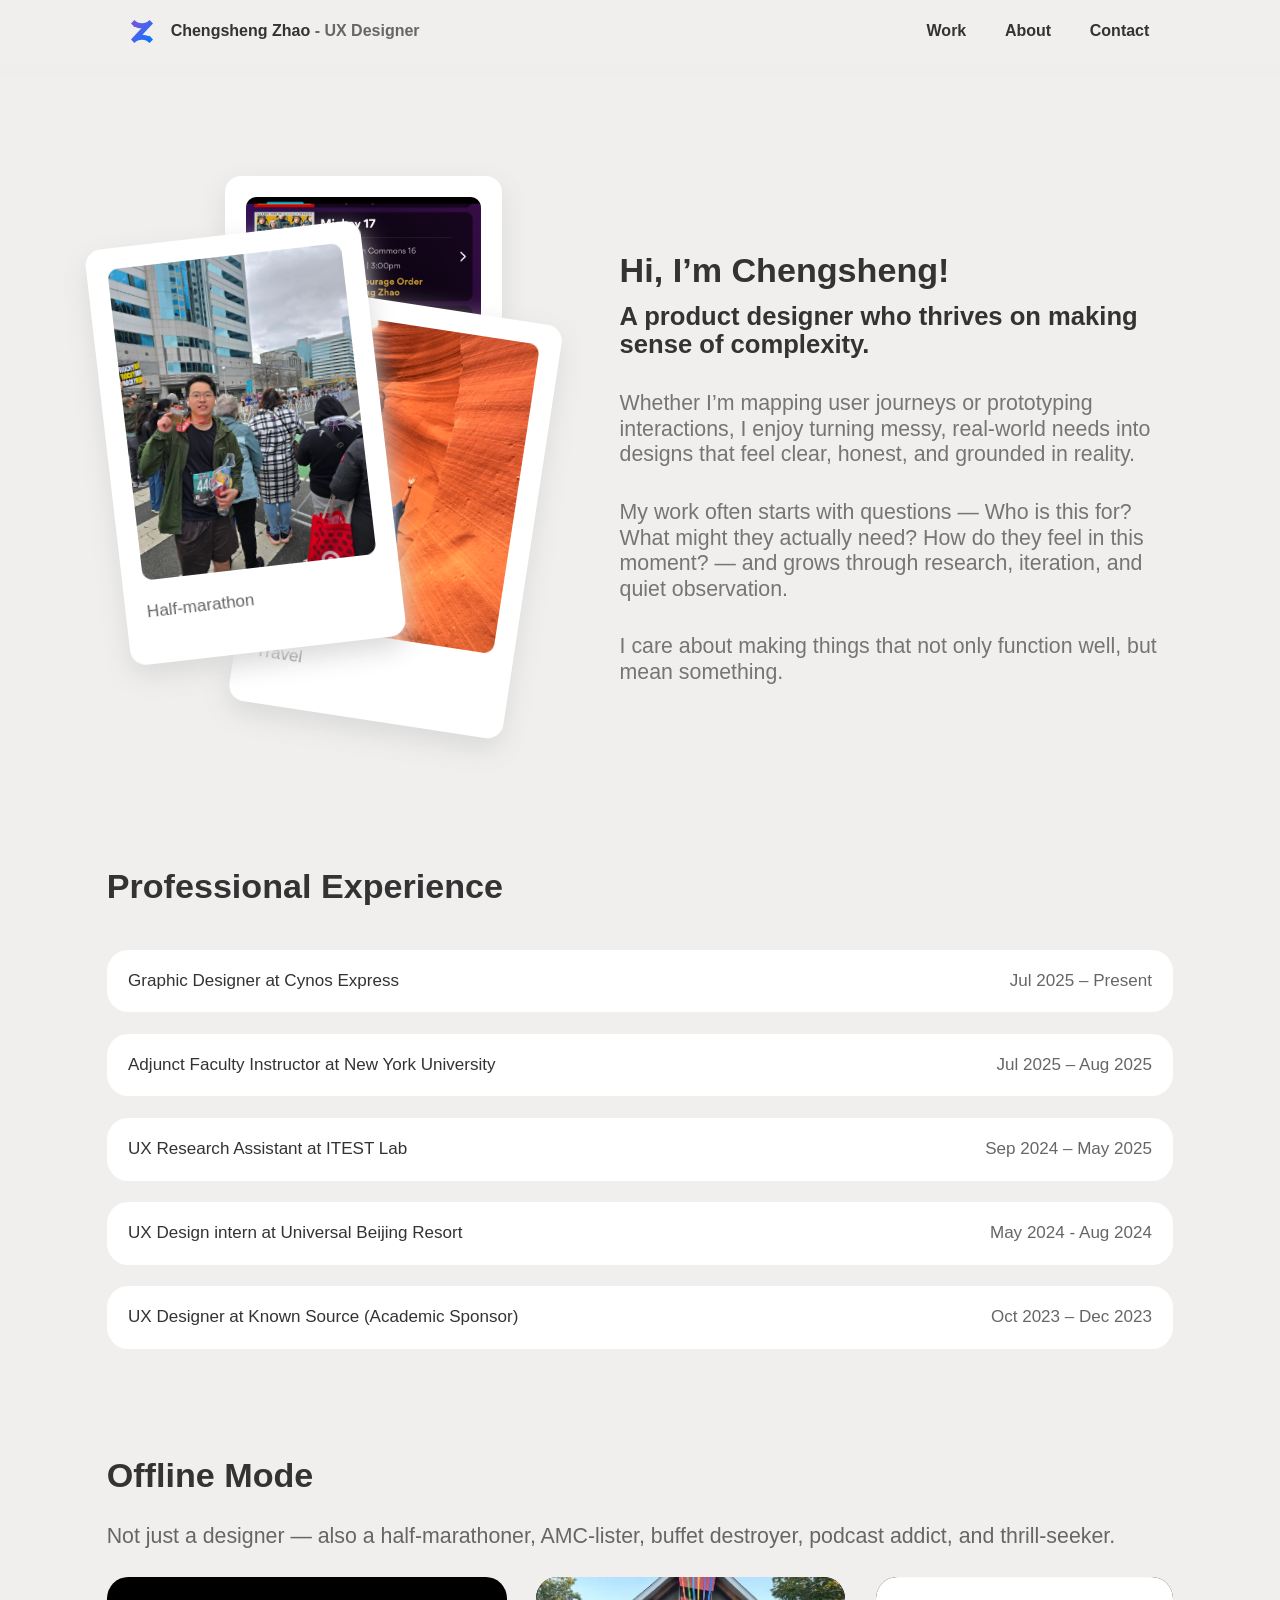
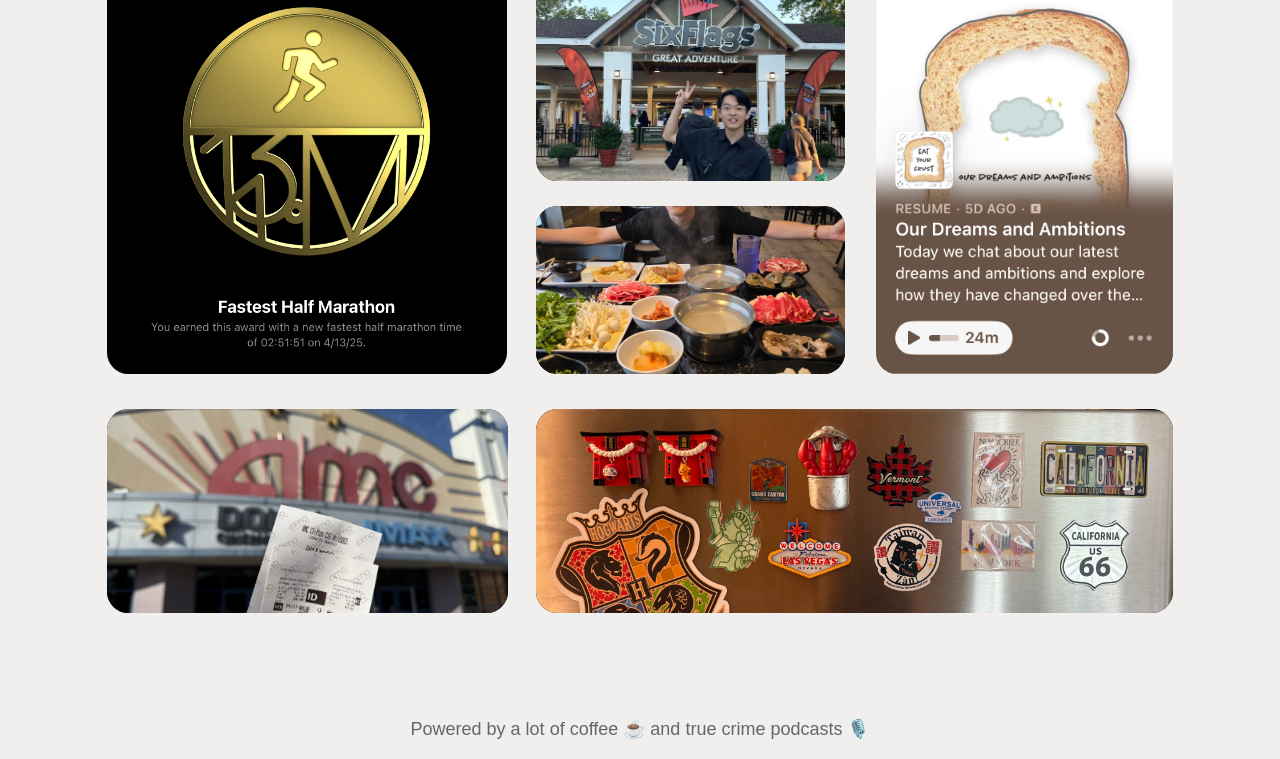
==== about.html @ 22a72a21 "Initial portfolio site" ====
<!doctype html>
<html lang="en">
  <head>
    <meta charset="UTF-8" />
    <meta name="viewport" content="width=device-width, initial-scale=1.0" />
    <meta
      name="description"
      content="About Chengsheng Zhao, a UX designer focused on immersive storytelling and human-centric design."
    />
    <title>About | Chengsheng Zhao</title>
    <link rel="stylesheet" href="./about.css" />
  </head>
  <body>
    <header class="home-nav">
      <a class="brand" href="./index.html" aria-label="Chengsheng Zhao homepage">
        <img src="./assets/nav-mark.svg" alt="" aria-hidden="true" />
        <span><b>Chengsheng Zhao</b> <em>- UX Designer</em></span>
      </a>
      <nav aria-label="Primary navigation">
        <a href="./index.html#work">Work</a>
        <a href="./about.html">About</a>
        <a href="./index.html#contact">Contact</a>
      </nav>
    </header>

    <main>
      <section class="about-hero">
        <div class="polaroid-cloud" aria-label="Personal snapshots">
          <figure class="polaroid amc is-back" data-polaroid role="button" tabindex="0" aria-label="Bring AMC photo to front">
            <img src="./assets/about/amc.png" alt="AMC movie list snapshot" />
            <figcaption>AMC-Lister</figcaption>
          </figure>
          <figure class="polaroid travel is-mid" data-polaroid role="button" tabindex="0" aria-label="Bring travel photo to front">
            <img src="./assets/about/travel.png" alt="Travel snapshot" />
            <figcaption>Travel</figcaption>
          </figure>
          <figure class="polaroid marathon is-front" data-polaroid role="button" tabindex="0" aria-label="Bring half marathon photo to front">
            <img src="./assets/about/half-marathon.png" alt="Half marathon snapshot" />
            <figcaption>Half-marathon</figcaption>
          </figure>
        </div>

        <div class="about-copy">
          <div>
            <h1>Hi, I’m Chengsheng!</h1>
            <h2>A product designer who thrives on making sense of complexity.</h2>
          </div>
          <p>
            Whether I’m mapping user journeys or prototyping interactions, I enjoy turning messy, real-world needs into
            designs that feel clear, honest, and grounded in reality.
          </p>
          <p>
            My work often starts with questions — Who is this for? What might they actually need? How do they feel in
            this moment? — and grows through research, iteration, and quiet observation.
          </p>
          <p>I care about making things that not only function well, but mean something.</p>
        </div>
      </section>

      <section class="experience-section">
        <h2>Professional Experience</h2>
        <div class="experience-list">
          <article>
            <span>Graphic Designer at Cynos Express</span>
            <time>Jul 2025 – Present</time>
          </article>
          <article>
            <span>Adjunct Faculty Instructor at New York University</span>
            <time>Jul 2025 – Aug 2025</time>
          </article>
          <article>
            <span>UX Research Assistant at ITEST Lab</span>
            <time>Sep 2024 – May 2025</time>
          </article>
          <article>
            <span>UX Design intern at Universal Beijing Resort</span>
            <time>May 2024 - Aug 2024</time>
          </article>
          <article>
            <span>UX Designer at Known Source (Academic Sponsor)</span>
            <time>Oct 2023 – Dec 2023</time>
          </article>
        </div>
      </section>

      <section class="offline-section">
        <h2>Offline Mode</h2>
        <p>Not just a designer — also a half-marathoner, AMC-lister, buffet destroyer, podcast addict, and thrill-seeker.</p>
        <div class="offline-collage" aria-label="Offline mode photo collage">
          <div class="tile run-medal">
            <img src="./assets/about/offline-main.png" alt="Half marathon medal" />
          </div>
          <div class="tile studio">
            <img src="./assets/about/offline-top-mid.png" alt="Universal Studios entrance" />
          </div>
          <div class="tile bread">
            <img src="./assets/about/offline-right.png" alt="Podcast episode artwork" />
          </div>
          <div class="tile buffet">
            <img src="./assets/about/offline-mid.png" alt="Buffet spread" />
          </div>
          <div class="tile ticket">
            <img src="./assets/about/offline-wide-left.png" alt="AMC theater ticket" />
          </div>
          <div class="tile patches">
            <img src="./assets/about/offline-wide-bottom.png" alt="Travel patches collection" />
          </div>
        </div>
      </section>
    </main>

    <footer>Powered by a lot of coffee ☕️ and true crime podcasts 🎙️</footer>
    <script src="./about.js"></script>
  </body>
</html>
---- about.css ----
:root {
  --paper: #f0efed;
  --ink: #333;
  --muted: #666;
  --caption: #757575;
  --font: "Figtree", "Avenir Next", "Helvetica Neue", Arial, sans-serif;
}

* {
  box-sizing: border-box;
}

html {
  scroll-behavior: smooth;
}

body {
  min-width: 320px;
  margin: 0;
  color: var(--ink);
  font-family: var(--font);
  background: var(--paper);
  overflow-x: hidden;
}

img {
  display: block;
  max-width: 100%;
}

a {
  color: inherit;
  text-decoration: none;
}

.home-nav {
  position: sticky;
  top: 0;
  z-index: 20;
  display: flex;
  align-items: center;
  justify-content: space-between;
  height: 62.667px;
  padding: 20px 130.667px;
  background: var(--paper);
  box-shadow: 0 6.667px 6.667px rgba(240, 239, 237, 0.5);
}

.brand,
.home-nav nav {
  display: flex;
  align-items: center;
}

.brand {
  gap: 17.333px;
  font-size: 16px;
  font-weight: 600;
  white-space: nowrap;
}

.brand img {
  width: 22.667px;
  height: 22.667px;
}

.brand em {
  color: var(--muted);
  font-style: normal;
}

.home-nav nav {
  gap: 38.667px;
  color: var(--ink);
  font-size: 16px;
  font-weight: 600;
}

main {
  padding-top: 113.778px;
}

.about-hero,
.experience-section,
.offline-section {
  width: min(1066.667px, calc(100% - 40px));
  margin-inline: auto;
}

.about-hero {
  display: grid;
  grid-template-columns: 487.16px 1fr;
  gap: 25.778px;
  align-items: center;
  min-height: 582.879px;
}

.polaroid-cloud {
  position: relative;
  width: 487.16px;
  height: 582.879px;
}

.polaroid {
  --angle: 0deg;
  --active-tilt: 0deg;
  position: absolute;
  display: flex;
  flex-direction: column;
  gap: 21.333px;
  width: 277.333px;
  margin: 0;
  padding: 21.333px 21.333px 42.667px;
  border-radius: 16px;
  background: #fff;
  box-shadow: 0 10.667px 26.667px #d9d9d9;
  cursor: pointer;
  outline: none;
  transform: rotate(var(--angle)) scale(1);
  transform-origin: 50% 50%;
  transition:
    opacity 260ms ease,
    filter 260ms ease,
    transform 360ms cubic-bezier(0.22, 1, 0.36, 1);
  user-select: none;
  will-change: transform, opacity, filter;
}

.polaroid:hover,
.polaroid:focus-visible {
  transform: rotate(var(--angle)) scale(1.025);
}

.polaroid:focus-visible {
  box-shadow:
    0 0 0 3px rgba(0, 120, 255, 0.28),
    0 10.667px 26.667px #d9d9d9;
}

.polaroid.is-switching {
  filter: drop-shadow(0 14px 22px rgba(0, 0, 0, 0.08));
  transform: rotate(calc(var(--angle) + var(--active-tilt))) scale(1.035) translateY(-8px);
}

.polaroid img {
  width: 234.667px;
  height: 312.889px;
  border-radius: 10.667px;
  object-fit: cover;
  transition: transform 360ms cubic-bezier(0.22, 1, 0.36, 1);
}

.polaroid figcaption {
  color: var(--muted);
  font-size: 17.067px;
  font-weight: 500;
  line-height: 1.18;
}

.polaroid.is-back {
  z-index: 2;
}

.polaroid.is-mid {
  z-index: 3;
}

.polaroid.is-front {
  z-index: 4;
}

.polaroid.amc {
  left: 118px;
  top: 0;
  --angle: 0deg;
  --active-tilt: -1.2deg;
}

.polaroid.travel {
  left: 149.91px;
  top: 127.608px;
  --angle: 8.68deg;
  --active-tilt: 1.1deg;
}

.polaroid.marathon {
  left: 0;
  top: 58.01px;
  --angle: -6.59deg;
  --active-tilt: -1deg;
}

.polaroid.marathon img {
  object-position: 50% 50%;
}

.about-copy {
  display: flex;
  flex-direction: column;
  gap: 32px;
  min-width: 0;
}

.about-copy h1,
.experience-section h2,
.offline-section h2 {
  margin: 0;
  color: var(--ink);
  font-size: 34.133px;
  font-weight: 900;
  line-height: 1.2;
}

.about-copy h2 {
  width: 100%;
  height: 57.6px;
  margin: 10.667px 0 0;
  color: var(--ink);
  font-size: 25.6px;
  font-weight: 600;
  line-height: 1.125;
  overflow-wrap: anywhere;
}

.about-copy p {
  margin: 0;
  color: var(--caption);
  font-size: 21.333px;
  font-weight: 400;
  line-height: 1.2;
  overflow-wrap: anywhere;
}

.experience-section {
  margin-top: 106.667px;
}

.experience-section h2 {
  margin-bottom: 42.667px;
  font-weight: 700;
}

.experience-list {
  display: flex;
  flex-direction: column;
  gap: 21.333px;
}

.experience-list article {
  display: flex;
  align-items: center;
  justify-content: space-between;
  min-height: 62.667px;
  padding: 21.333px;
  border-radius: 21.333px;
  background: #fff;
  font-size: 17.067px;
  font-weight: 500;
  line-height: 1.18;
}

.experience-list time {
  color: var(--muted);
  white-space: nowrap;
}

.offline-section {
  margin-top: 106.667px;
}

.offline-section h2 {
  font-weight: 700;
}

.offline-section > p {
  margin: 27.556px 0 27.556px;
  color: var(--muted);
  font-size: 21.333px;
  font-weight: 400;
  line-height: 1.2;
}

.offline-collage {
  position: relative;
  width: 100%;
  aspect-ratio: 1066.667 / 635.556;
  height: auto;
}

.tile {
  position: absolute;
  overflow: hidden;
  border-radius: 21.333px;
  background: #111;
}

.tile img {
  position: absolute;
  max-width: none;
  width: 100%;
  height: 100%;
  object-fit: cover;
}

.run-medal {
  left: 0;
  top: 0;
  width: 37.547%;
  height: 62.433%;
  background: #000;
}

.run-medal img {
  left: 7.057%;
  top: -37%;
  width: 85.747%;
  height: 188.34%;
  object-position: center;
}

.studio {
  left: 40.283%;
  top: 0.028%;
  width: 28.916%;
  height: 32.028%;
}

.studio img {
  left: -0.114%;
  top: -48.997%;
  width: 100.288%;
  height: 202.622%;
  object-position: center;
}

.bread {
  left: 72.083%;
  top: 0;
  width: 27.881%;
  height: 62.433%;
}

.bread img {
  left: -8.09%;
  top: -49.8%;
  width: 162.53%;
  height: 264.85%;
  object-position: center;
}

.buffet {
  left: 40.283%;
  top: 35.972%;
  width: 28.916%;
  height: 26.434%;
}

.buffet img {
  left: -0.114%;
  top: -82.117%;
  width: 100.288%;
  height: 245.502%;
  object-position: center;
}

.ticket {
  left: 0;
  top: 67.973%;
  width: 37.583%;
  height: 32.028%;
}

.ticket img {
  left: 0;
  top: 0;
  object-position: 50% 44%;
}

.patches {
  left: 40.25%;
  top: 67.973%;
  width: 59.75%;
  height: 32.028%;
}

.patches img {
  left: 0;
  top: -58.515%;
  width: 100%;
  height: 234.926%;
  object-position: center;
}

footer {
  margin: 106.667px 0 18px;
  color: var(--muted);
  font-size: 18px;
  font-weight: 500;
  line-height: 1.18;
  text-align: center;
}

@media (max-width: 1120px) {
  .home-nav {
    padding-inline: 40px;
  }

  .about-hero {
    grid-template-columns: 1fr;
    justify-items: center;
  }

  .about-copy {
    max-width: 720px;
  }

}

@media (max-width: 760px) {
  .home-nav {
    height: auto;
    padding: 18px 24px;
  }

  .brand span {
    max-width: 230px;
    overflow: hidden;
    text-overflow: ellipsis;
  }

  .home-nav nav {
    display: none;
  }

  main {
    padding-top: 72px;
  }

  .about-hero,
  .experience-section,
  .offline-section {
    width: calc(100% - 48px);
    max-width: calc(100vw - 48px);
  }

  .about-hero {
    justify-items: start;
    min-height: auto;
  }

  .polaroid-cloud {
    width: 100%;
    height: auto;
    aspect-ratio: 620 / 590;
    margin-bottom: 0;
    transform: none;
    transform-origin: center top;
  }

  .polaroid {
    gap: 3.441%;
    width: 44.731%;
    padding: 3.441% 3.441% 6.882%;
    border-radius: 12px;
  }

  .polaroid img {
    width: 100%;
    height: auto;
    aspect-ratio: 234.667 / 312.889;
    border-radius: 8px;
  }

  .polaroid figcaption {
    font-size: clamp(11px, 2.95vw, 17.067px);
  }

  .polaroid.amc {
    left: 28%;
    top: 0;
  }

  .polaroid.travel {
    left: 33%;
    top: 21.628%;
  }

  .polaroid.marathon {
    left: 9%;
    top: 9.832%;
  }

  .about-copy {
    width: calc(100vw - 48px);
    max-width: calc(100vw - 48px);
    justify-self: start;
  }

  .about-copy h2,
  .about-copy p,
  .offline-section > p {
    max-width: 100%;
    overflow-wrap: anywhere;
  }

  .about-copy h1,
  .experience-section h2,
  .offline-section h2 {
    font-size: 30px;
  }

  .about-copy h2 {
    height: auto;
    font-size: 22px;
  }

  .about-copy p,
  .offline-section > p {
    font-size: 18px;
  }

  .experience-list article {
    align-items: flex-start;
    flex-direction: column;
    gap: 8px;
    width: calc(100vw - 48px);
    max-width: calc(100vw - 48px);
    white-space: normal;
  }

  .offline-section > p,
  .offline-collage,
  footer {
    width: calc(100vw - 48px);
    max-width: calc(100vw - 48px);
  }

  footer {
    margin-right: auto;
    margin-left: auto;
  }

}

@media (prefers-reduced-motion: reduce) {
  .polaroid,
  .polaroid img {
    transition: none;
  }
}
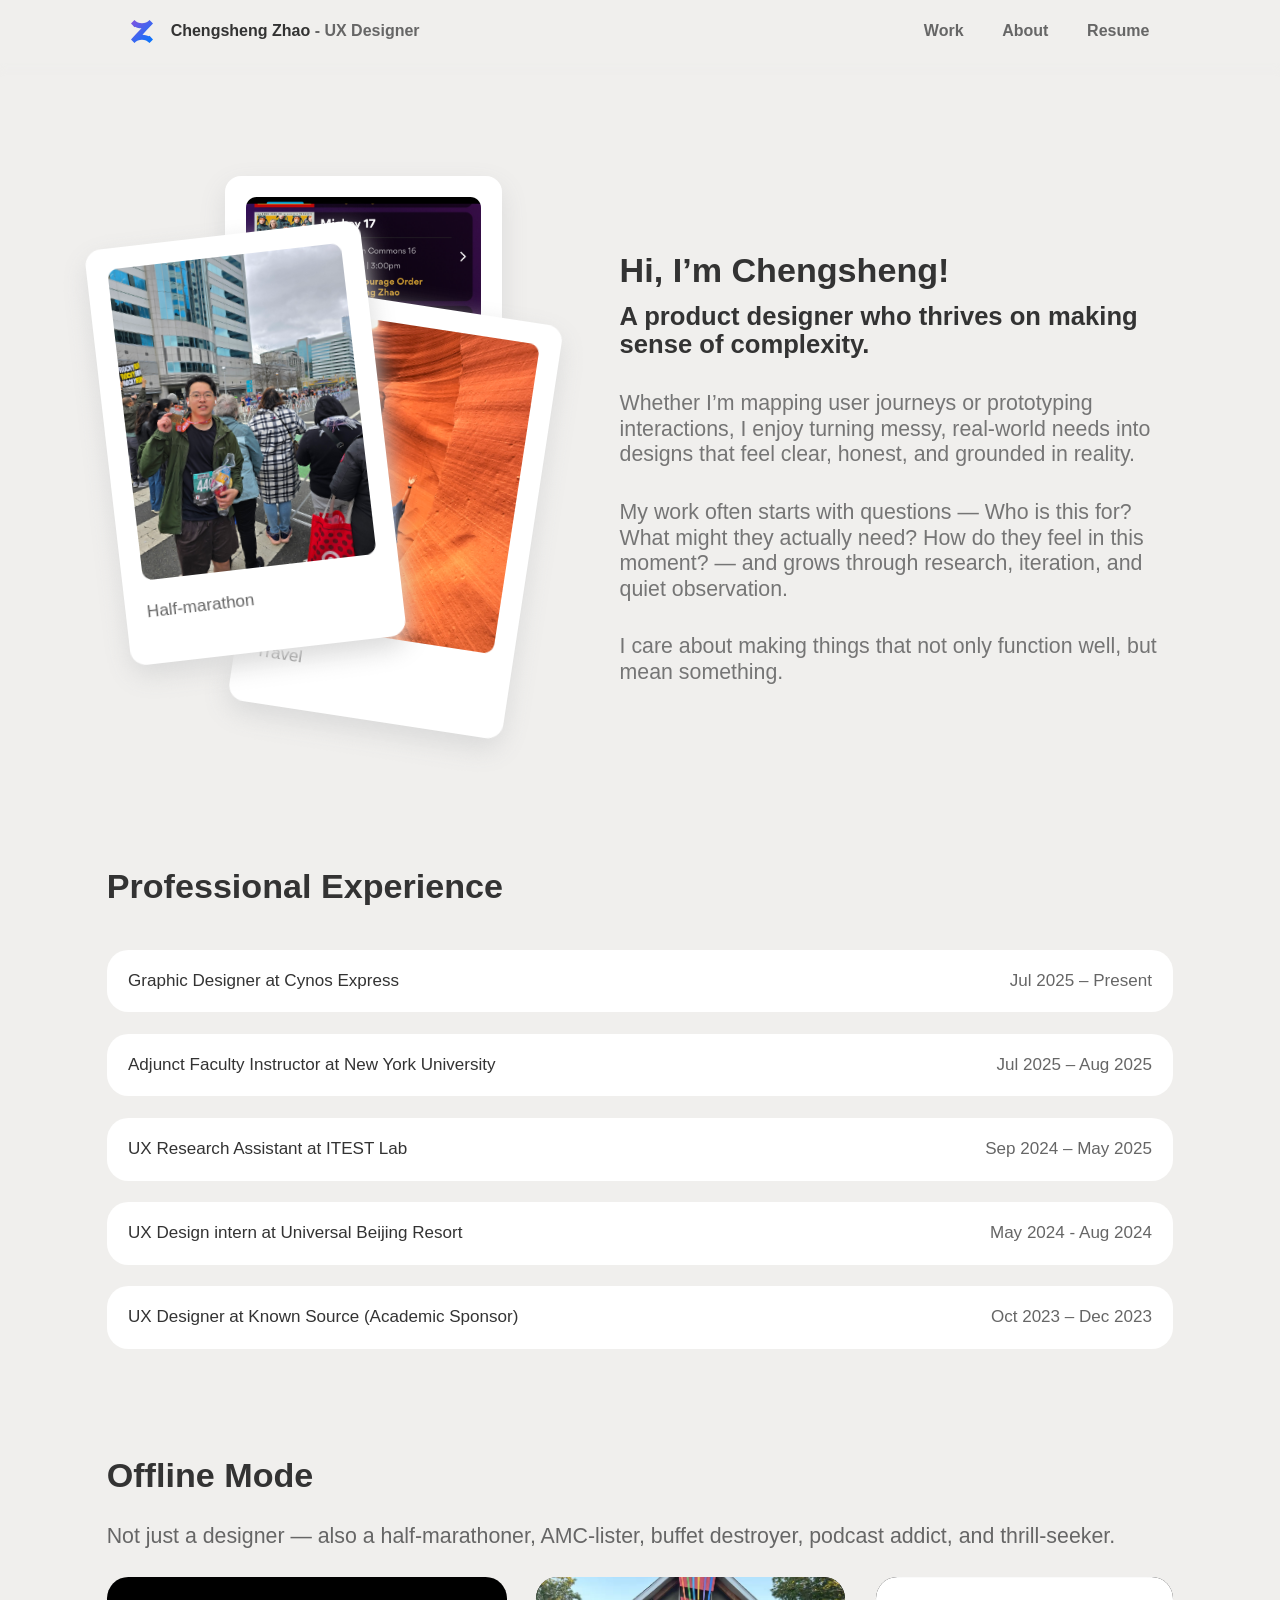
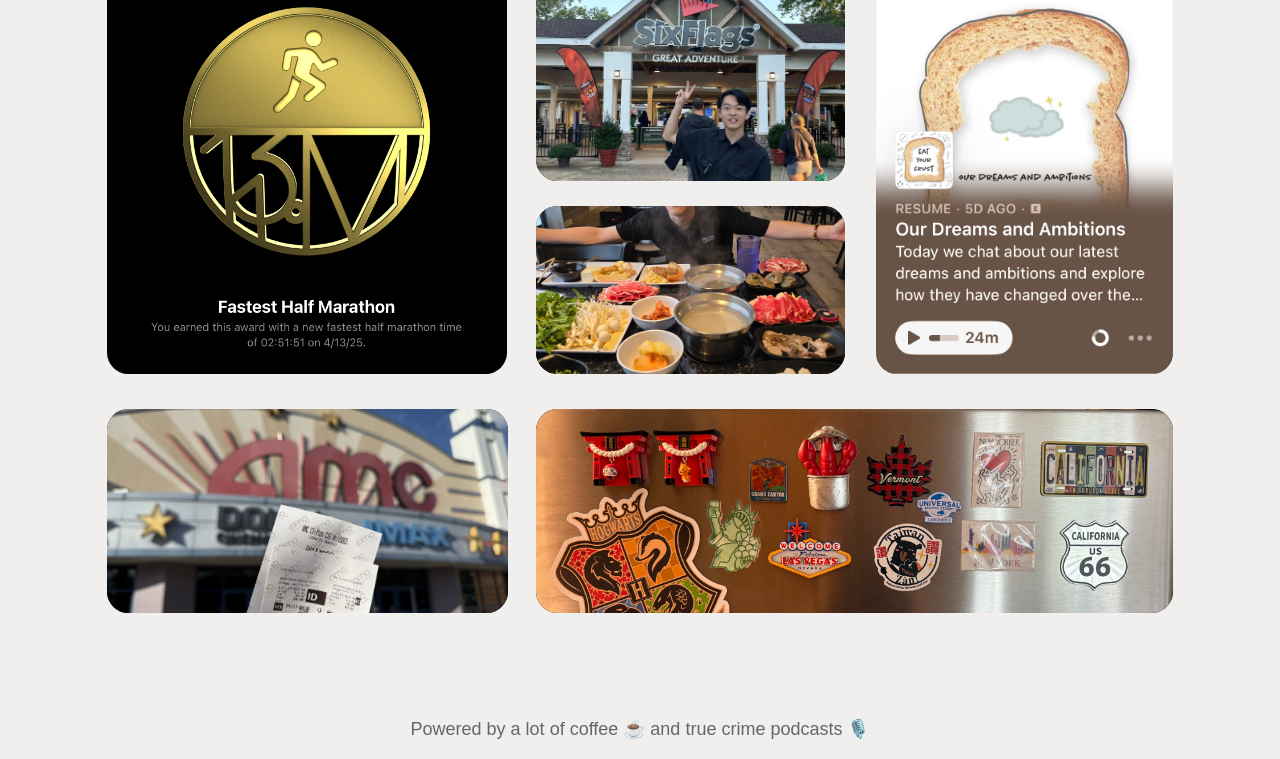
==== commit 6e37e306: "Unify portfolio mobile nav" ====
--- a/about.html
+++ b/about.html
@@ -17,9 +17,32 @@
         <span><b>Chengsheng Zhao</b> <em>- UX Designer</em></span>
       </a>
       <nav aria-label="Primary navigation">
-        <a href="./index.html#work">Work</a>
-        <a href="./about.html">About</a>
-        <a href="./index.html#contact">Contact</a>
+        <a href="./index.html#work" aria-label="Work">
+          <span class="nav-label">Work</span>
+          <svg class="nav-icon" viewBox="0 0 24 24" aria-hidden="true">
+            <path d="M16 6V4a2 2 0 0 0-2-2h-4a2 2 0 0 0-2 2v2" />
+            <path d="M3 7a2 2 0 0 1 2-2h14a2 2 0 0 1 2 2v11a2 2 0 0 1-2 2H5a2 2 0 0 1-2-2Z" />
+            <path d="M3 12h18" />
+            <path d="M12 12v2" />
+          </svg>
+        </a>
+        <a href="./about.html" aria-label="About">
+          <span class="nav-label">About</span>
+          <svg class="nav-icon" viewBox="0 0 24 24" aria-hidden="true">
+            <circle cx="12" cy="8" r="5" />
+            <path d="M20 21a8 8 0 0 0-16 0" />
+          </svg>
+        </a>
+        <a href="https://drive.google.com/file/d/1ox3oCSII4UHzKFThOGGNk9xDK1VFZd1A/view?usp=sharing" target="_blank" rel="noreferrer" aria-label="Resume">
+          <span class="nav-label">Resume</span>
+          <svg class="nav-icon" viewBox="0 0 24 24" aria-hidden="true">
+            <path d="M15 2H6a2 2 0 0 0-2 2v16a2 2 0 0 0 2 2h12a2 2 0 0 0 2-2V7Z" />
+            <path d="M14 2v4a2 2 0 0 0 2 2h4" />
+            <path d="M10 9H8" />
+            <path d="M16 13H8" />
+            <path d="M16 17H8" />
+          </svg>
+        </a>
       </nav>
     </header>
 
--- a/about.css
+++ b/about.css
@@ -71,9 +71,26 @@
 
 .home-nav nav {
   gap: 38.667px;
-  color: var(--ink);
+  color: #666666;
   font-size: 16px;
   font-weight: 600;
+}
+
+.home-nav nav a {
+  display: inline-flex;
+  align-items: center;
+  justify-content: center;
+}
+
+.nav-icon {
+  display: none;
+  width: 24px;
+  height: 24px;
+  fill: none;
+  stroke: currentColor;
+  stroke-linecap: round;
+  stroke-linejoin: round;
+  stroke-width: 2;
 }
 
 main {
@@ -419,17 +436,42 @@
 @media (max-width: 760px) {
   .home-nav {
     height: auto;
-    padding: 18px 24px;
+    padding: 12px 24px;
+  }
+
+  .brand {
+    gap: 0;
   }
 
   .brand span {
-    max-width: 230px;
-    overflow: hidden;
-    text-overflow: ellipsis;
+    display: none;
   }
 
   .home-nav nav {
+    display: flex;
+    gap: 8px;
+  }
+
+  .home-nav nav a {
+    width: 40px;
+    height: 40px;
+    border-radius: 50%;
+    color: #666666;
+    transition: background-color 180ms ease, color 180ms ease;
+  }
+
+  .home-nav nav a:hover,
+  .home-nav nav a:focus-visible {
+    background: rgba(0, 0, 0, 0.06);
+    color: var(--ink);
+  }
+
+  .nav-label {
     display: none;
+  }
+
+  .nav-icon {
+    display: block;
   }
 
   main {
